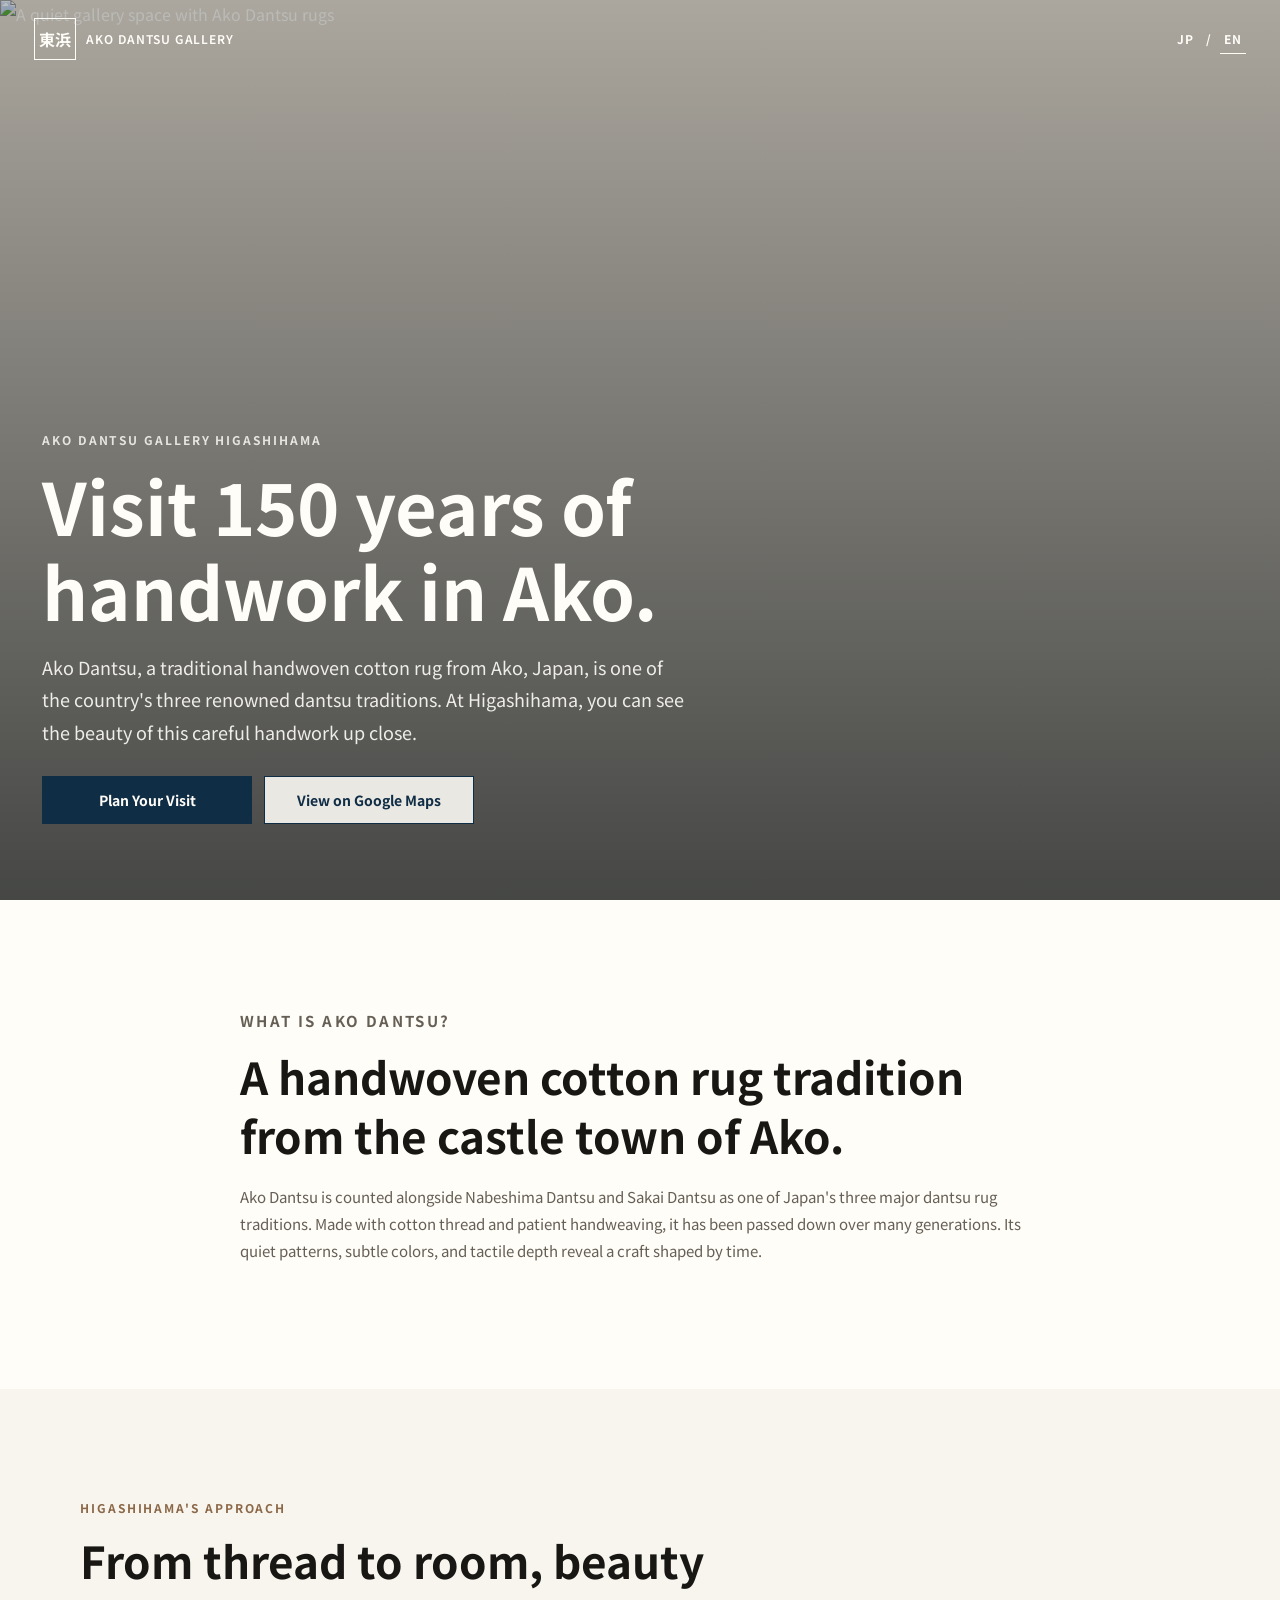
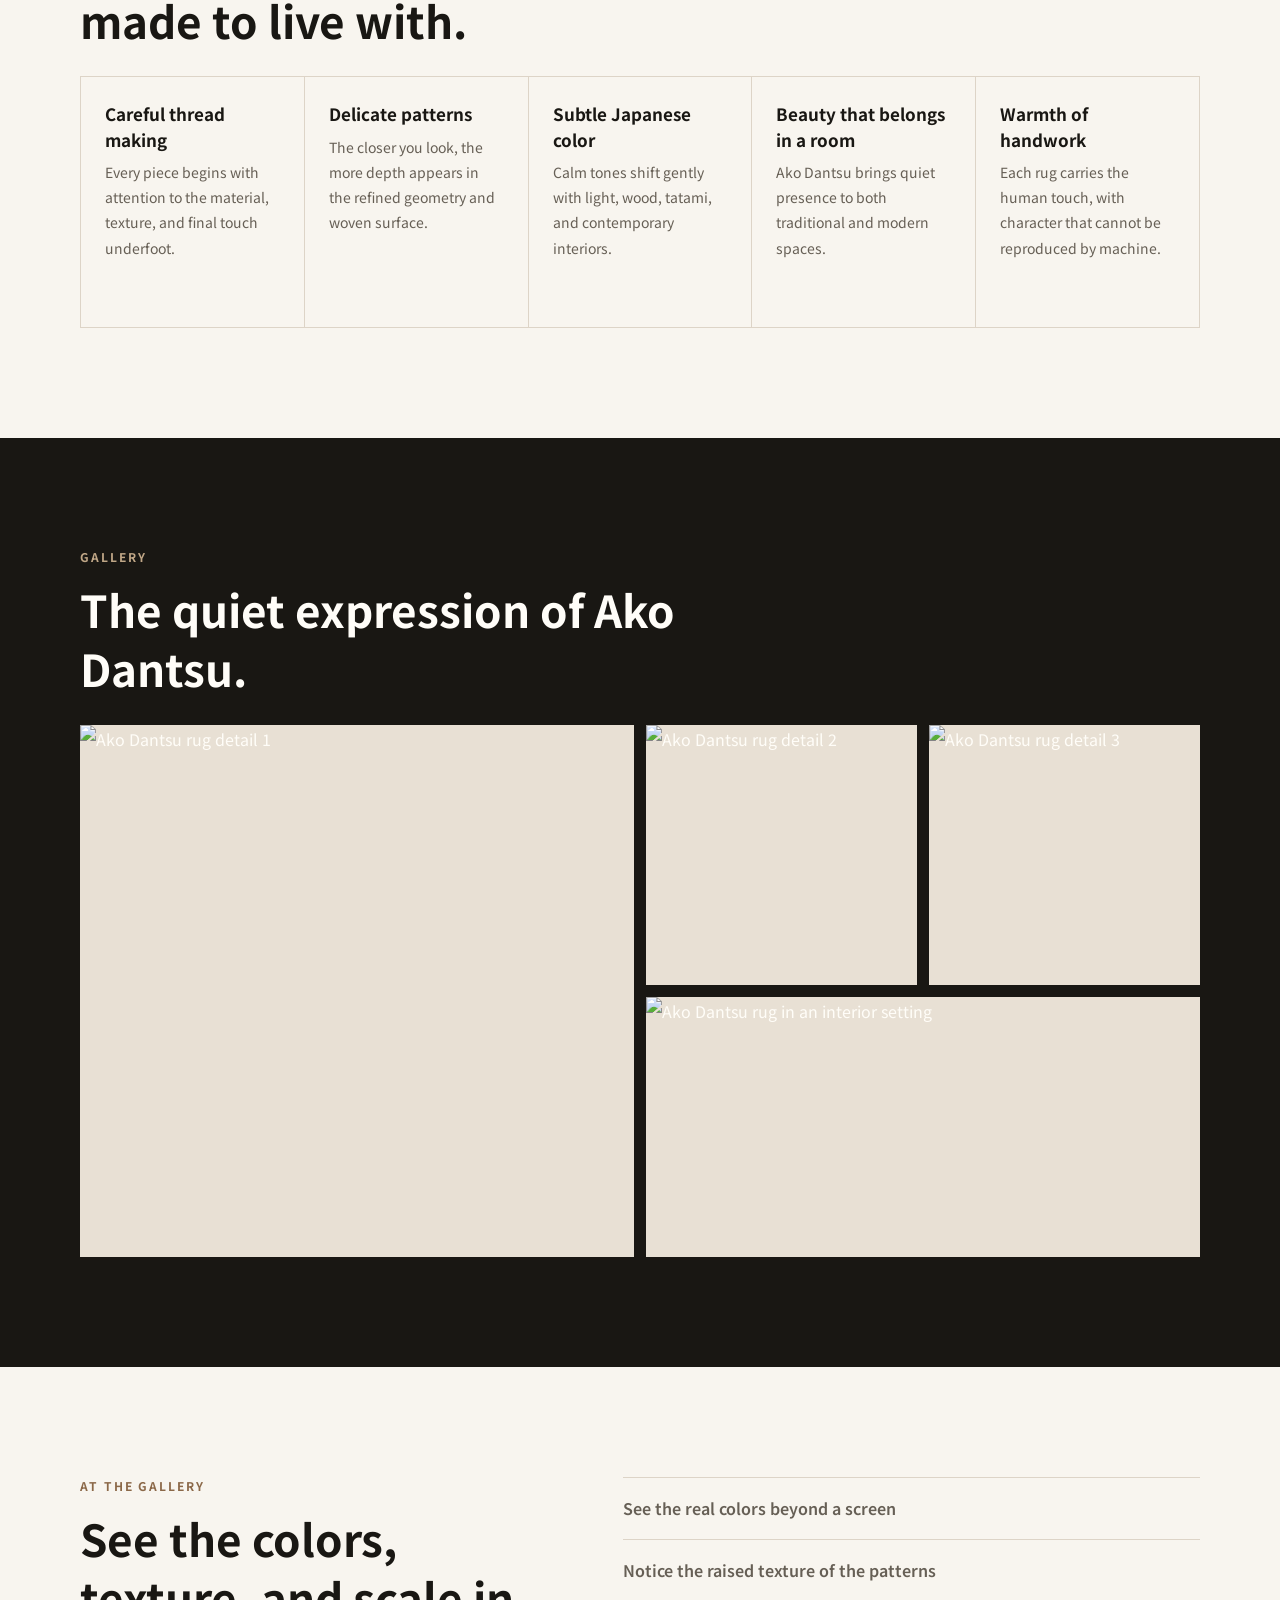
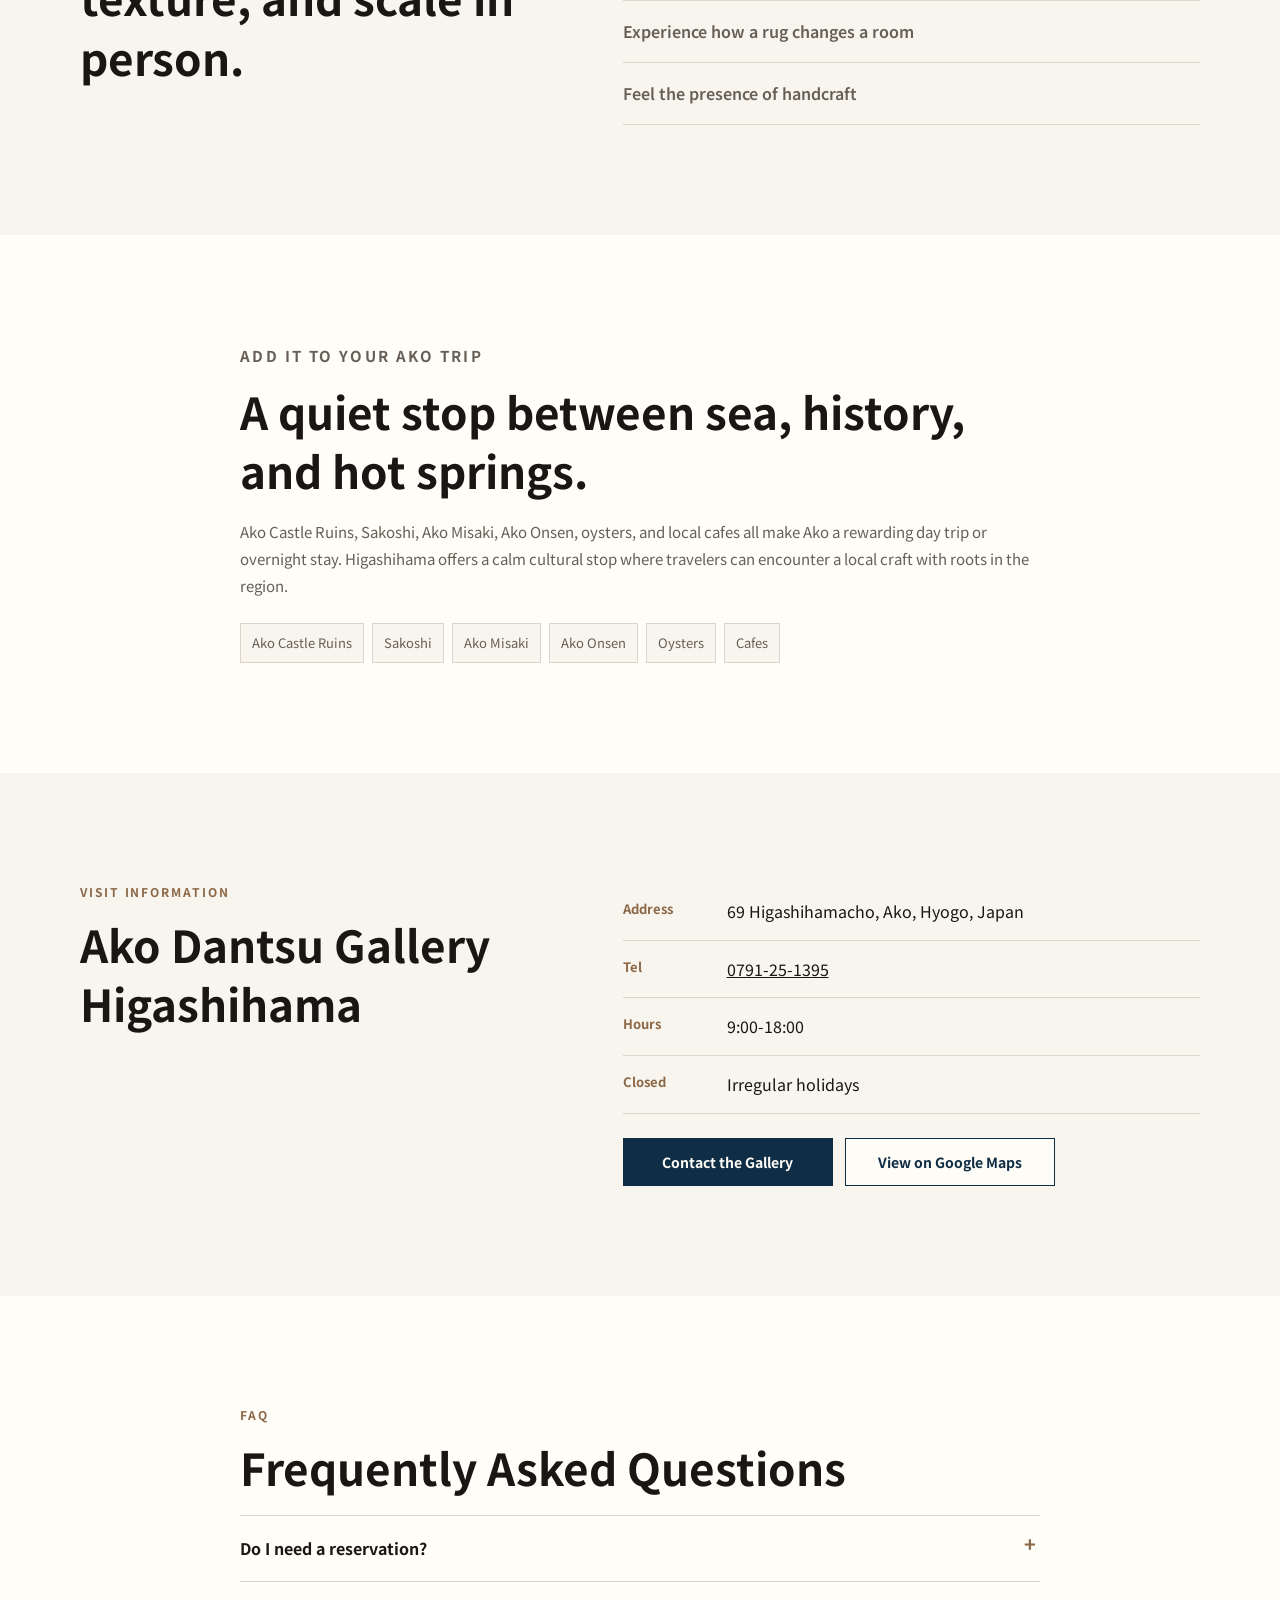
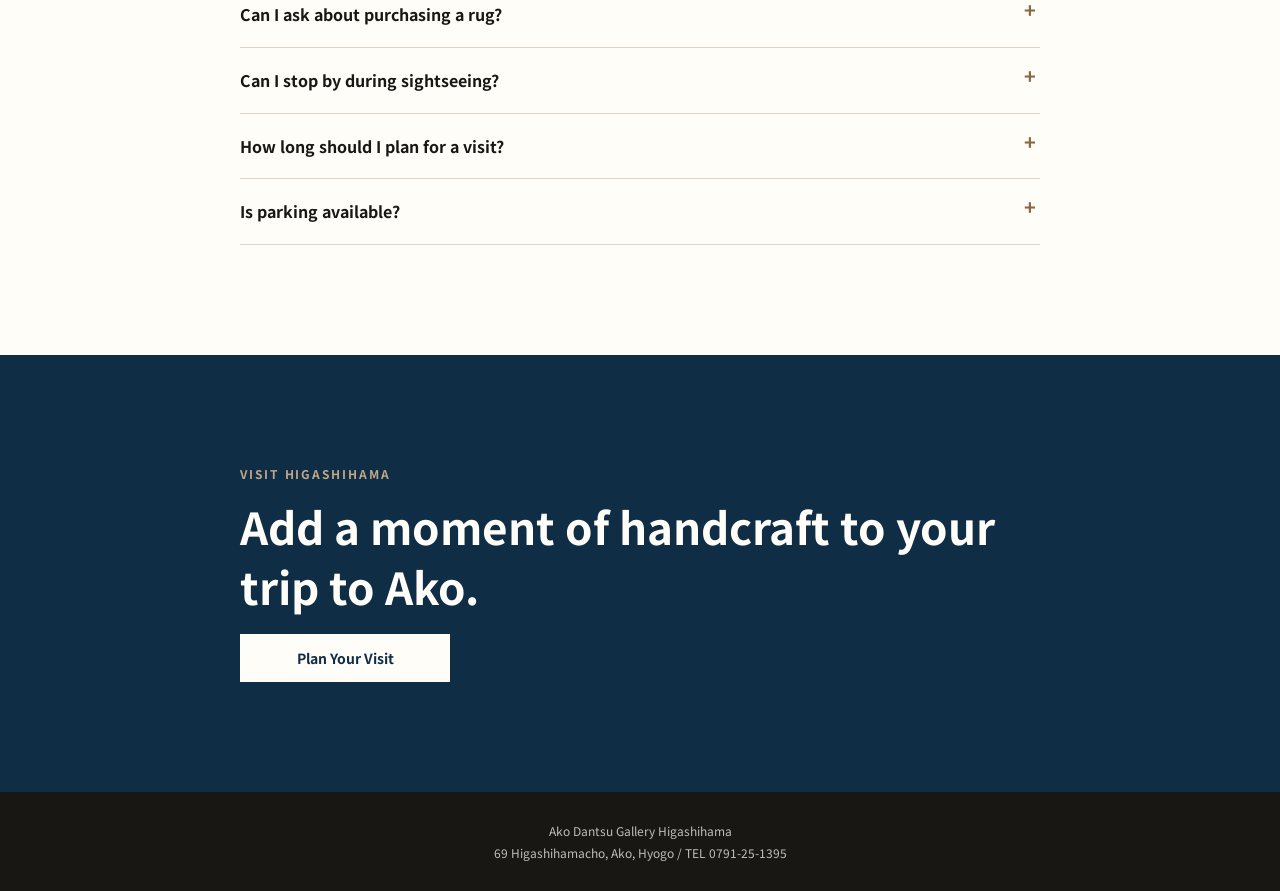
==== en/index.html @ 8ff4f8c3 "Initial Higashihama LP" ====
<!doctype html>
<html lang="en">
  <head>
    <meta charset="utf-8">
    <meta name="viewport" content="width=device-width, initial-scale=1">
    <title>Ako Dantsu Gallery Higashihama | 150 Years of Handwork in Ako</title>
    <meta name="description" content="Plan a visit to Ako Dantsu Gallery Higashihama and experience one of Japan's treasured handwoven cotton rug traditions during your trip to Ako.">
    <link rel="stylesheet" href="../styles.css">
    <!--
      CTA links:
      PLAN_VISIT_LINK: tel:0791251395
      MAP_LINK: https://www.google.com/maps/search/?api=1&query=69%20Higashihamacho%2C%20Ako%2C%20Hyogo%2C%20Japan
      CONTACT_LINK: tel:0791251395
    -->
  </head>
  <body>
    <header class="site-header" data-header>
      <a class="brand" href="#top" aria-label="Ako Dantsu Gallery Higashihama home">
        <span class="brand-mark">東浜</span>
        <span class="brand-text">Ako Dantsu Gallery</span>
      </a>
      <nav class="language-nav" aria-label="Language">
        <a href="../index.html">JP</a>
        <span aria-hidden="true">/</span>
        <a aria-current="page" href="index.html">EN</a>
      </nav>
    </header>

    <main id="top">
      <section class="hero">
        <picture class="hero-image">
          <img src="../assets/hero.jpg" alt="A quiet gallery space with Ako Dantsu rugs" width="1600" height="1100">
        </picture>
        <div class="hero-content">
          <p class="eyebrow">Ako Dantsu Gallery Higashihama</p>
          <h1>Visit 150 years of handwork in Ako.</h1>
          <p class="lead">Ako Dantsu, a traditional handwoven cotton rug from Ako, Japan, is one of the country's three renowned dantsu traditions. At Higashihama, you can see the beauty of this careful handwork up close.</p>
          <div class="cta-row">
            <a class="button primary" href="tel:0791251395">Plan Your Visit</a>
            <a class="button secondary" href="https://www.google.com/maps/search/?api=1&amp;query=69%20Higashihamacho%2C%20Ako%2C%20Hyogo%2C%20Japan">View on Google Maps</a>
          </div>
        </div>
      </section>

      <section class="section intro">
        <div class="section-inner narrow">
          <p class="section-kicker">What is Ako Dantsu?</p>
          <h2>A handwoven cotton rug tradition from the castle town of Ako.</h2>
          <p>Ako Dantsu is counted alongside Nabeshima Dantsu and Sakai Dantsu as one of Japan's three major dantsu rug traditions. Made with cotton thread and patient handweaving, it has been passed down over many generations. Its quiet patterns, subtle colors, and tactile depth reveal a craft shaped by time.</p>
        </div>
      </section>

      <section class="section craft">
        <div class="section-inner">
          <div class="section-heading">
            <p class="section-kicker">Higashihama's Approach</p>
            <h2>From thread to room, beauty made to live with.</h2>
          </div>
          <div class="feature-grid">
            <article>
              <h3>Careful thread making</h3>
              <p>Every piece begins with attention to the material, texture, and final touch underfoot.</p>
            </article>
            <article>
              <h3>Delicate patterns</h3>
              <p>The closer you look, the more depth appears in the refined geometry and woven surface.</p>
            </article>
            <article>
              <h3>Subtle Japanese color</h3>
              <p>Calm tones shift gently with light, wood, tatami, and contemporary interiors.</p>
            </article>
            <article>
              <h3>Beauty that belongs in a room</h3>
              <p>Ako Dantsu brings quiet presence to both traditional and modern spaces.</p>
            </article>
            <article>
              <h3>Warmth of handwork</h3>
              <p>Each rug carries the human touch, with character that cannot be reproduced by machine.</p>
            </article>
          </div>
        </div>
      </section>

      <section class="gallery-section" aria-labelledby="gallery-title">
        <div class="section-inner">
          <div class="section-heading">
            <p class="section-kicker">Gallery</p>
            <h2 id="gallery-title">The quiet expression of Ako Dantsu.</h2>
          </div>
          <div class="gallery-grid">
            <figure class="gallery-item large"><img src="../assets/gallery-01.jpg" alt="Ako Dantsu rug detail 1" width="1200" height="900"></figure>
            <figure class="gallery-item"><img src="../assets/gallery-02.jpg" alt="Ako Dantsu rug detail 2" width="900" height="1100"></figure>
            <figure class="gallery-item"><img src="../assets/gallery-03.jpg" alt="Ako Dantsu rug detail 3" width="900" height="1100"></figure>
            <figure class="gallery-item wide"><img src="../assets/gallery-04.jpg" alt="Ako Dantsu rug in an interior setting" width="1200" height="800"></figure>
          </div>
        </div>
      </section>

      <section class="section visit-experience">
        <div class="section-inner split">
          <div>
            <p class="section-kicker">At the Gallery</p>
            <h2>See the colors, texture, and scale in person.</h2>
          </div>
          <ul class="quiet-list">
            <li>See the real colors beyond a screen</li>
            <li>Notice the raised texture of the patterns</li>
            <li>Experience how a rug changes a room</li>
            <li>Feel the presence of handcraft</li>
          </ul>
        </div>
      </section>

      <section class="section travel">
        <div class="section-inner narrow">
          <p class="section-kicker">Add It to Your Ako Trip</p>
          <h2>A quiet stop between sea, history, and hot springs.</h2>
          <p>Ako Castle Ruins, Sakoshi, Ako Misaki, Ako Onsen, oysters, and local cafes all make Ako a rewarding day trip or overnight stay. Higashihama offers a calm cultural stop where travelers can encounter a local craft with roots in the region.</p>
          <div class="place-tags" aria-label="Nearby sights">
            <span>Ako Castle Ruins</span>
            <span>Sakoshi</span>
            <span>Ako Misaki</span>
            <span>Ako Onsen</span>
            <span>Oysters</span>
            <span>Cafes</span>
          </div>
        </div>
      </section>

      <section class="section info" id="visit">
        <div class="section-inner split">
          <div>
            <p class="section-kicker">Visit Information</p>
            <h2>Ako Dantsu Gallery Higashihama</h2>
          </div>
          <div class="info-panel">
            <dl>
              <div><dt>Address</dt><dd>69 Higashihamacho, Ako, Hyogo, Japan</dd></div>
              <div><dt>Tel</dt><dd><a href="tel:0791251395">0791-25-1395</a></dd></div>
              <div><dt>Hours</dt><dd>9:00-18:00</dd></div>
              <div><dt>Closed</dt><dd>Irregular holidays</dd></div>
            </dl>
            <div class="cta-row">
              <a class="button primary" href="tel:0791251395">Contact the Gallery</a>
              <a class="button secondary" href="https://www.google.com/maps/search/?api=1&amp;query=69%20Higashihamacho%2C%20Ako%2C%20Hyogo%2C%20Japan">View on Google Maps</a>
            </div>
          </div>
        </div>
      </section>

      <section class="section faq" aria-labelledby="faq-title">
        <div class="section-inner narrow">
          <p class="section-kicker">FAQ</p>
          <h2 id="faq-title">Frequently Asked Questions</h2>
          <div class="faq-list">
            <details>
              <summary>Do I need a reservation?</summary>
              <p>We recommend contacting the gallery in advance so you can enjoy your visit at a relaxed pace.</p>
            </details>
            <details>
              <summary>Can I ask about purchasing a rug?</summary>
              <p>Yes. The gallery can help you consider pieces, colors, and how they may suit your space.</p>
            </details>
            <details>
              <summary>Can I stop by during sightseeing?</summary>
              <p>Yes. Higashihama is a calm place to add to your Ako sightseeing route.</p>
            </details>
            <details>
              <summary>How long should I plan for a visit?</summary>
              <p>A short visit is possible, and you can also take more time if you would like to view the works closely.</p>
            </details>
            <details>
              <summary>Is parking available?</summary>
              <p>Please contact the gallery before your visit for current parking information.</p>
            </details>
          </div>
        </div>
      </section>

      <section class="final-cta">
        <div class="section-inner narrow">
          <p class="section-kicker">Visit Higashihama</p>
          <h2>Add a moment of handcraft to your trip to Ako.</h2>
          <a class="button primary" href="tel:0791251395">Plan Your Visit</a>
        </div>
      </section>
    </main>

    <footer class="site-footer">
      <p>Ako Dantsu Gallery Higashihama</p>
      <p>69 Higashihamacho, Ako, Hyogo / TEL 0791-25-1395</p>
    </footer>

    <script src="../app.js"></script>
  </body>
</html>
---- styles.css ----
@import url("https://fonts.googleapis.com/css2?family=Noto+Sans+JP:wght@400;500;600;700&display=swap");

:root {
  --paper: #f8f5ef;
  --white: #fffdf8;
  --ink: #191713;
  --muted: #665f55;
  --line: #ddd4c7;
  --indigo: #102d46;
  --indigo-soft: #1d405e;
  --wood: #8b6848;
  --shadow: 0 18px 45px rgba(25, 23, 19, 0.1);
}

* {
  box-sizing: border-box;
}

html {
  scroll-behavior: smooth;
}

body {
  margin: 0;
  background: var(--paper);
  color: var(--ink);
  font-family: "Noto Sans JP", system-ui, -apple-system, BlinkMacSystemFont, "Segoe UI", sans-serif;
  line-height: 1.8;
  letter-spacing: 0;
}

img {
  display: block;
  width: 100%;
  height: auto;
  background: #e8e0d4;
}

a {
  color: inherit;
}

.site-header {
  position: fixed;
  top: 0;
  left: 0;
  z-index: 10;
  display: flex;
  width: 100%;
  align-items: center;
  justify-content: space-between;
  gap: 20px;
  padding: 14px 18px;
  color: var(--white);
  transition: background 180ms ease, color 180ms ease, border-color 180ms ease;
}

.site-header.is-scrolled {
  border-bottom: 1px solid rgba(221, 212, 199, 0.75);
  background: rgba(248, 245, 239, 0.94);
  color: var(--ink);
  backdrop-filter: blur(14px);
}

.brand {
  display: inline-flex;
  align-items: center;
  gap: 10px;
  text-decoration: none;
}

.brand-mark {
  display: grid;
  width: 42px;
  height: 42px;
  place-items: center;
  border: 1px solid currentColor;
  font-weight: 700;
  line-height: 1;
}

.brand-text {
  font-size: 12px;
  font-weight: 600;
  letter-spacing: 0.08em;
  text-transform: uppercase;
}

.language-nav {
  display: flex;
  align-items: center;
  gap: 8px;
  font-size: 12px;
  font-weight: 700;
  letter-spacing: 0.08em;
}

.language-nav a {
  padding: 4px;
  text-decoration: none;
}

.language-nav a[aria-current="page"] {
  border-bottom: 1px solid currentColor;
}

.hero {
  position: relative;
  display: grid;
  min-height: 100svh;
  overflow: hidden;
  color: var(--white);
}

.hero-image {
  position: absolute;
  inset: 0;
}

.hero-image img {
  width: 100%;
  height: 100%;
  object-fit: cover;
}

.hero::after {
  position: absolute;
  inset: 0;
  content: "";
  background: linear-gradient(180deg, rgba(13, 18, 19, 0.28), rgba(13, 18, 19, 0.5) 48%, rgba(13, 18, 19, 0.74));
}

.hero-content {
  position: relative;
  z-index: 1;
  align-self: end;
  width: min(100%, 860px);
  padding: 128px 20px 58px;
}

.eyebrow,
.section-kicker {
  margin: 0 0 14px;
  color: var(--wood);
  font-size: 12px;
  font-weight: 700;
  letter-spacing: 0.16em;
  line-height: 1.5;
  text-transform: uppercase;
}

.hero .eyebrow {
  color: rgba(255, 253, 248, 0.82);
}

h1,
h2,
h3,
p {
  margin-top: 0;
}

h1 {
  max-width: 760px;
  margin-bottom: 18px;
  font-size: clamp(34px, 11vw, 72px);
  font-weight: 700;
  line-height: 1.18;
}

h2 {
  margin-bottom: 18px;
  font-size: clamp(26px, 7vw, 44px);
  font-weight: 700;
  line-height: 1.35;
}

h3 {
  margin-bottom: 8px;
  font-size: 17px;
  line-height: 1.5;
}

.lead {
  max-width: 650px;
  margin-bottom: 28px;
  color: rgba(255, 253, 248, 0.9);
  font-size: 16px;
}

.cta-row {
  display: flex;
  flex-wrap: wrap;
  gap: 12px;
}

.button {
  display: inline-flex;
  min-height: 48px;
  align-items: center;
  justify-content: center;
  padding: 12px 18px;
  border: 1px solid var(--indigo);
  font-size: 14px;
  font-weight: 700;
  line-height: 1.3;
  text-align: center;
  text-decoration: none;
}

.button.primary {
  background: var(--indigo);
  color: var(--white);
}

.button.secondary {
  background: rgba(255, 253, 248, 0.88);
  color: var(--indigo);
}

.section,
.gallery-section,
.final-cta {
  padding: 76px 0;
}

.section-inner {
  width: min(100% - 40px, 1120px);
  margin: 0 auto;
}

.section-inner.narrow {
  width: min(100% - 40px, 800px);
}

.intro {
  background: var(--white);
}

.intro p,
.travel p {
  color: var(--muted);
  font-size: 15px;
}

.section-heading {
  max-width: 720px;
  margin-bottom: 26px;
}

.feature-grid {
  display: grid;
  gap: 1px;
  border: 1px solid var(--line);
  background: var(--line);
}

.feature-grid article {
  min-height: 170px;
  padding: 24px;
  background: var(--paper);
}

.feature-grid p {
  margin-bottom: 0;
  color: var(--muted);
  font-size: 14px;
}

.gallery-section {
  background: var(--ink);
  color: var(--white);
}

.gallery-section .section-kicker {
  color: #c0a787;
}

.gallery-grid {
  display: grid;
  gap: 12px;
}

.gallery-item {
  margin: 0;
  overflow: hidden;
  background: #26231f;
}

.gallery-item img {
  height: 100%;
  min-height: 300px;
  object-fit: cover;
}

.split {
  display: grid;
  gap: 30px;
}

.quiet-list {
  display: grid;
  gap: 0;
  margin: 0;
  padding: 0;
  list-style: none;
  border-top: 1px solid var(--line);
}

.quiet-list li {
  padding: 16px 0;
  border-bottom: 1px solid var(--line);
  color: var(--muted);
  font-weight: 600;
}

.travel {
  background: var(--white);
}

.place-tags {
  display: flex;
  flex-wrap: wrap;
  gap: 8px;
  margin-top: 24px;
}

.place-tags span {
  border: 1px solid var(--line);
  padding: 7px 11px;
  background: var(--paper);
  color: var(--muted);
  font-size: 13px;
}

.info-panel {
  padding: 26px 0 0;
  border-top: 1px solid var(--line);
}

dl {
  display: grid;
  gap: 0;
  margin: 0 0 24px;
}

dl div {
  display: grid;
  grid-template-columns: 92px 1fr;
  gap: 12px;
  padding: 14px 0;
  border-bottom: 1px solid var(--line);
}

dt {
  color: var(--wood);
  font-size: 13px;
  font-weight: 700;
}

dd {
  margin: 0;
  color: var(--ink);
}

.faq {
  background: var(--white);
}

.faq-list {
  border-top: 1px solid var(--line);
}

details {
  border-bottom: 1px solid var(--line);
}

summary {
  position: relative;
  cursor: pointer;
  padding: 18px 34px 18px 0;
  font-weight: 700;
  list-style: none;
}

summary::-webkit-details-marker {
  display: none;
}

summary::after {
  position: absolute;
  top: 18px;
  right: 4px;
  content: "+";
  color: var(--wood);
  font-size: 20px;
  line-height: 1;
}

details[open] summary::after {
  content: "-";
}

details p {
  margin-bottom: 20px;
  color: var(--muted);
  font-size: 14px;
}

.final-cta {
  background: var(--indigo);
  color: var(--white);
  text-align: left;
}

.final-cta .section-kicker {
  color: #c0a787;
}

.final-cta .button.primary {
  border-color: var(--white);
  background: var(--white);
  color: var(--indigo);
}

.site-footer {
  padding: 28px 20px;
  background: var(--ink);
  color: rgba(255, 253, 248, 0.72);
  font-size: 12px;
  text-align: center;
}

.site-footer p {
  margin: 0;
}

@media (min-width: 720px) {
  .site-header {
    padding: 18px 34px;
  }

  .hero-content {
    padding: 150px 42px 76px;
  }

  .lead {
    font-size: 18px;
  }

  .button {
    min-width: 210px;
  }

  .section,
  .gallery-section,
  .final-cta {
    padding: 110px 0;
  }

  .feature-grid {
    grid-template-columns: repeat(5, 1fr);
  }

  .feature-grid article {
    min-height: 250px;
  }

  .gallery-grid {
    grid-template-columns: repeat(4, 1fr);
    grid-auto-rows: 260px;
  }

  .gallery-item.large {
    grid-column: span 2;
    grid-row: span 2;
  }

  .gallery-item.wide {
    grid-column: span 2;
  }

  .gallery-item img {
    min-height: 0;
  }

  .split {
    grid-template-columns: minmax(0, 0.9fr) minmax(0, 1.1fr);
    align-items: start;
    gap: 70px;
  }

  .info-panel {
    padding-top: 0;
    border-top: 0;
  }
}

@media (max-width: 420px) {
  .brand-text {
    max-width: 112px;
    line-height: 1.4;
  }

  .cta-row {
    display: grid;
  }

  .button {
    width: 100%;
  }

  dl div {
    grid-template-columns: 76px 1fr;
  }
}
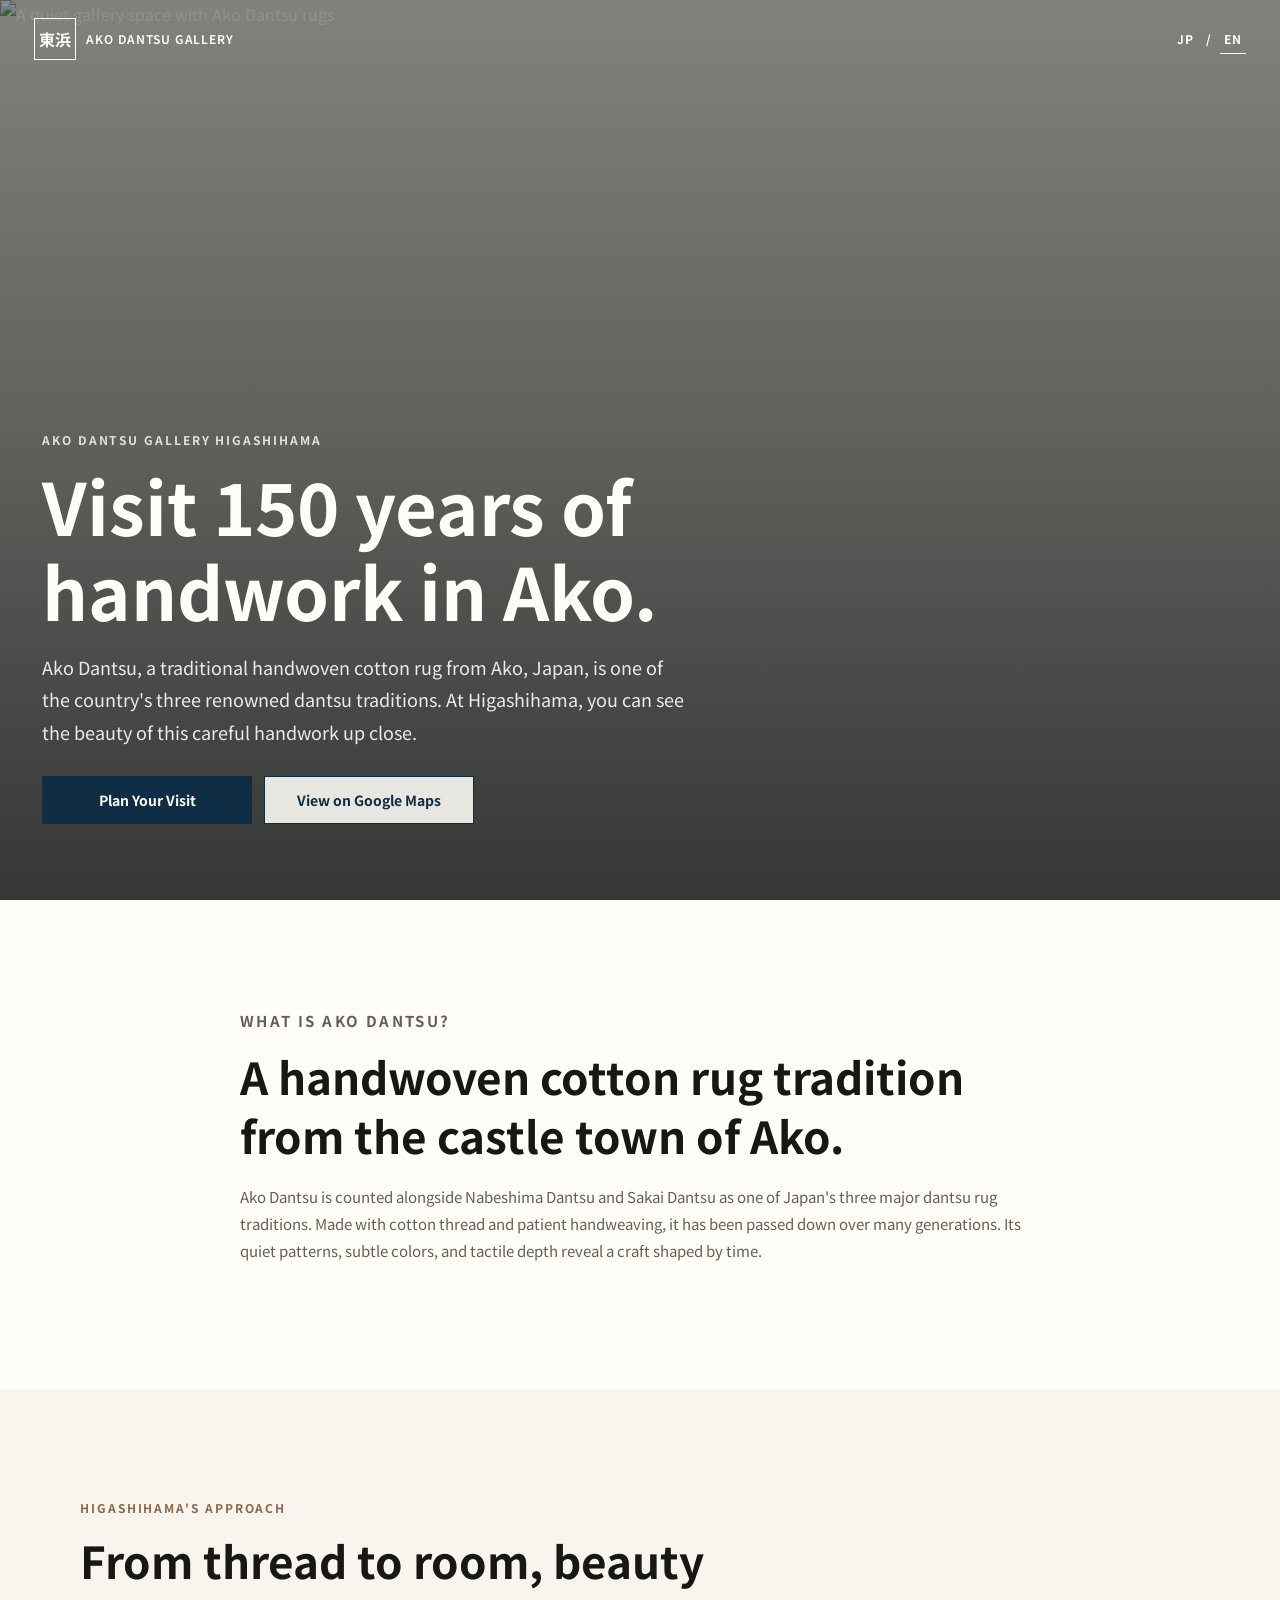
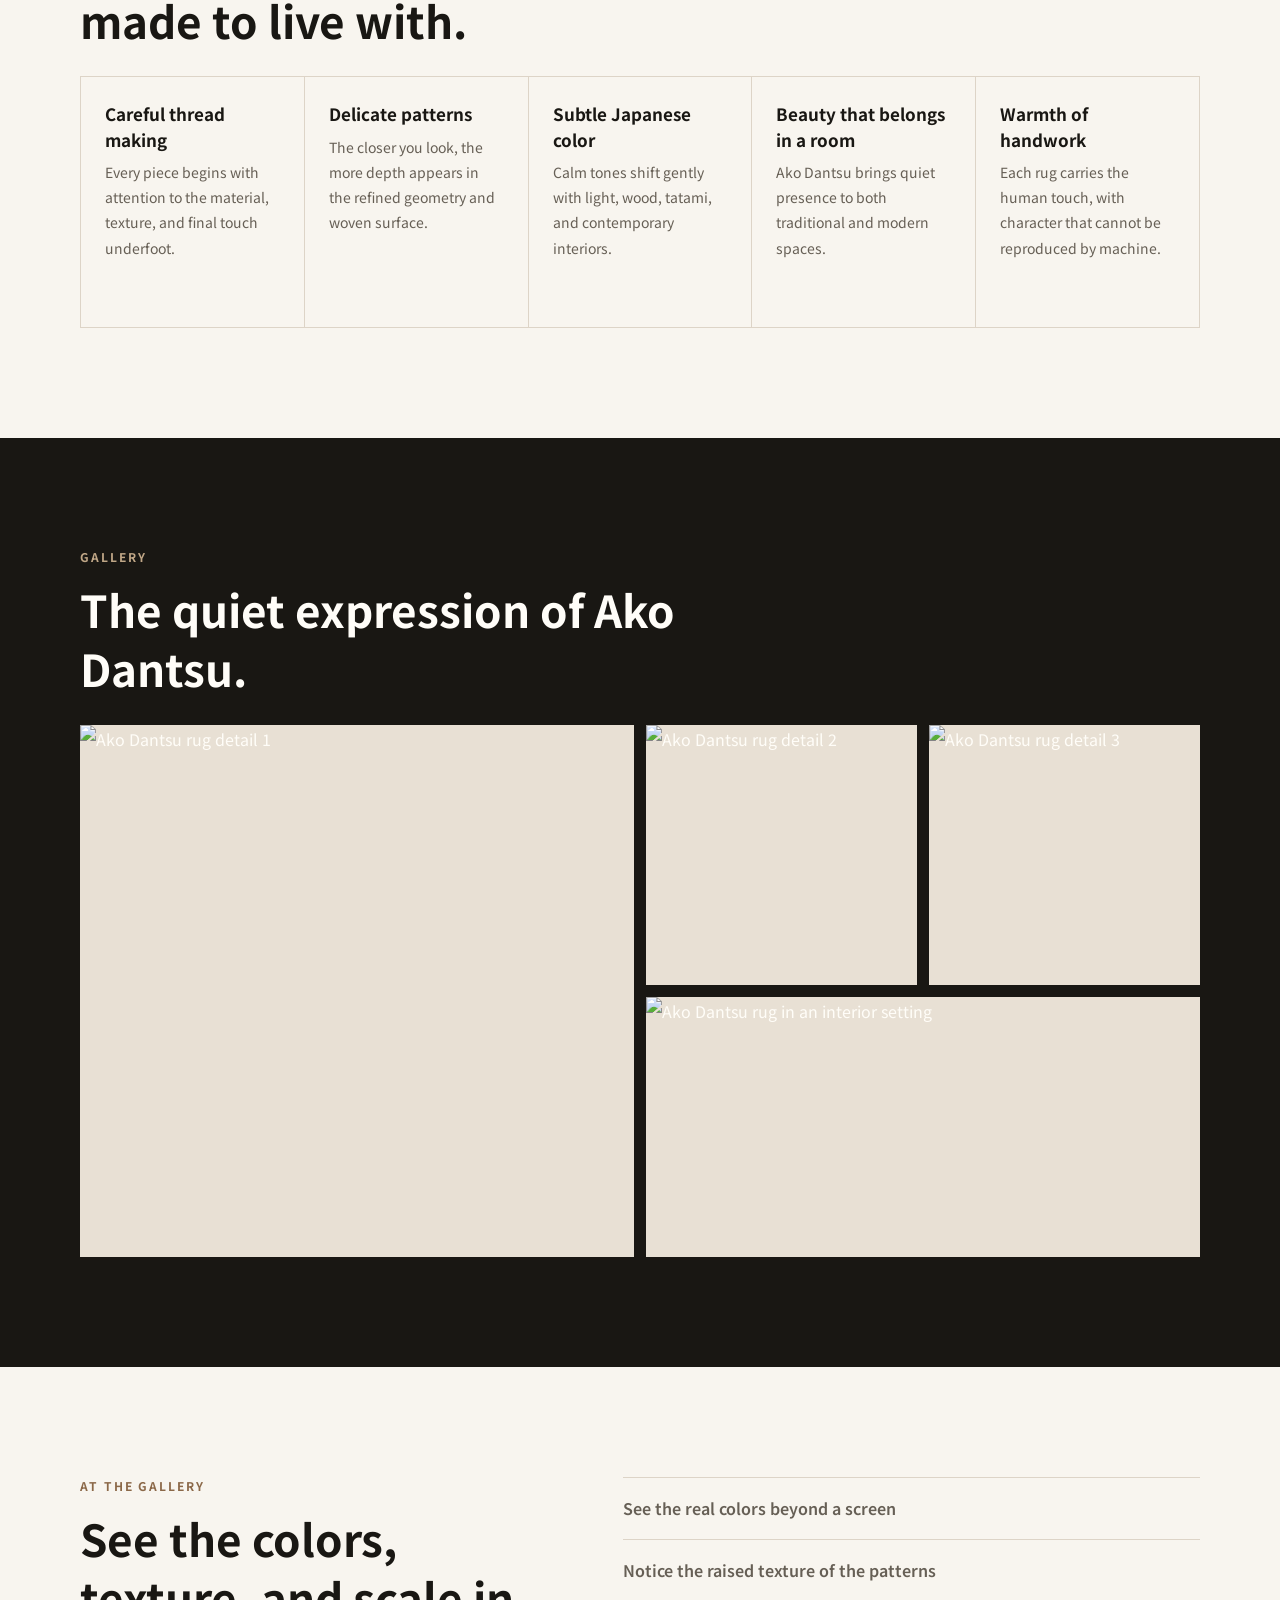
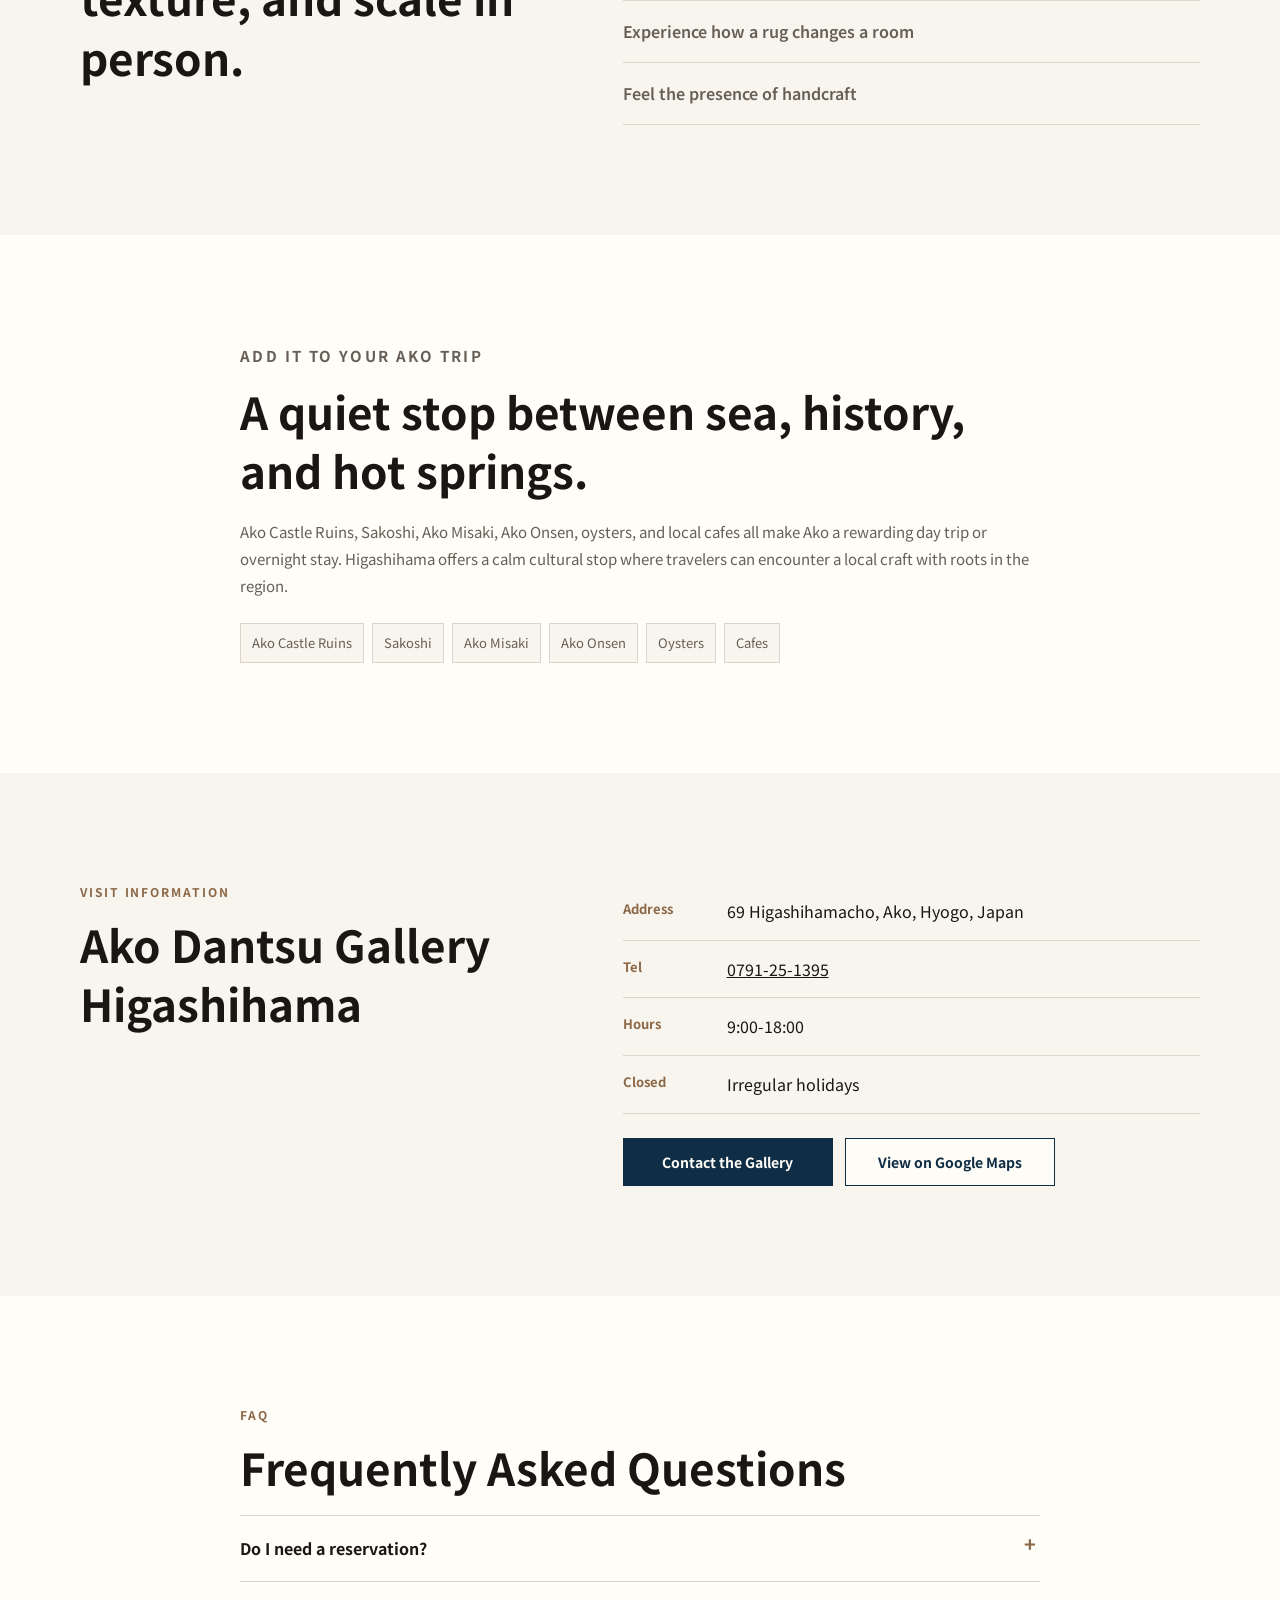
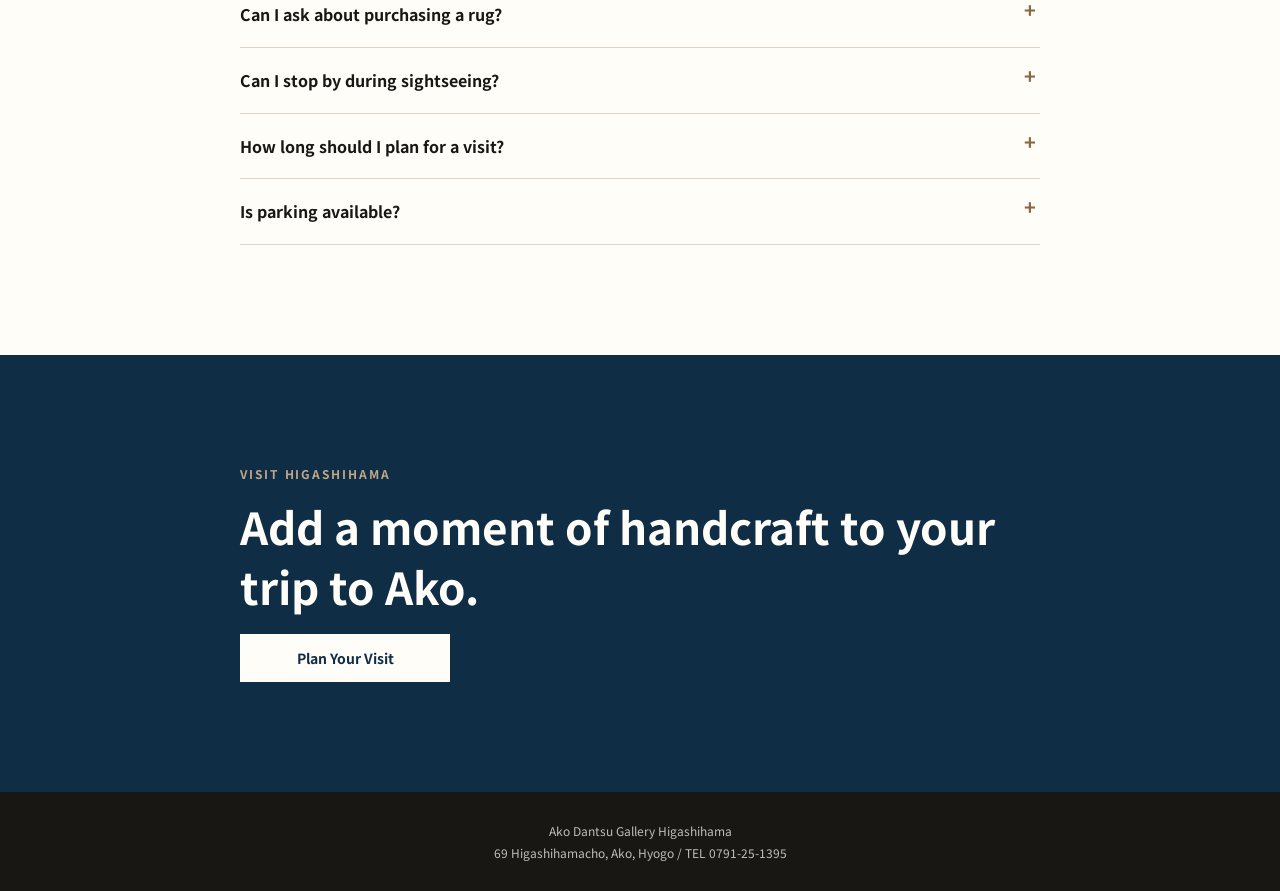
==== commit 09e972dc: "Add hero YouTube background loop" ====
--- a/en/index.html
+++ b/en/index.html
@@ -31,6 +31,18 @@
         <picture class="hero-image">
           <img src="../assets/hero.jpg" alt="A quiet gallery space with Ako Dantsu rugs" width="1600" height="1100">
         </picture>
+        <div class="hero-video" aria-hidden="true">
+          <iframe
+            class="hero-video-frame"
+            data-hero-video
+            data-video-start="53"
+            data-video-end="63"
+            src="https://www.youtube.com/embed/Z_uLxVL6yL8?autoplay=1&amp;mute=1&amp;controls=0&amp;playsinline=1&amp;loop=1&amp;playlist=Z_uLxVL6yL8&amp;start=53&amp;end=63&amp;rel=0&amp;enablejsapi=1"
+            title="Ako Dantsu Gallery Higashihama background video"
+            allow="autoplay; encrypted-media; picture-in-picture"
+            tabindex="-1"
+          ></iframe>
+        </div>
         <div class="hero-content">
           <p class="eyebrow">Ako Dantsu Gallery Higashihama</p>
           <h1>Visit 150 years of handwork in Ako.</h1>
--- a/styles.css
+++ b/styles.css
@@ -109,12 +109,18 @@
   display: grid;
   min-height: 100svh;
   overflow: hidden;
+  background: #14120f url("assets/hero.jpg") center / cover no-repeat;
   color: var(--white);
 }
 
-.hero-image {
+.hero-image,
+.hero-video {
   position: absolute;
   inset: 0;
+}
+
+.hero-image {
+  z-index: 0;
 }
 
 .hero-image img {
@@ -123,16 +129,35 @@
   object-fit: cover;
 }
 
+.hero-video {
+  z-index: 1;
+  overflow: hidden;
+  pointer-events: none;
+}
+
+.hero-video-frame {
+  position: absolute;
+  top: 50%;
+  left: 50%;
+  width: 100vw;
+  height: 56.25vw;
+  min-width: 177.78svh;
+  min-height: 100svh;
+  border: 0;
+  transform: translate(-50%, -50%);
+}
+
 .hero::after {
   position: absolute;
   inset: 0;
+  z-index: 2;
   content: "";
-  background: linear-gradient(180deg, rgba(13, 18, 19, 0.28), rgba(13, 18, 19, 0.5) 48%, rgba(13, 18, 19, 0.74));
+  background: linear-gradient(180deg, rgba(13, 18, 19, 0.46), rgba(13, 18, 19, 0.62) 48%, rgba(13, 18, 19, 0.82));
 }
 
 .hero-content {
   position: relative;
-  z-index: 1;
+  z-index: 3;
   align-self: end;
   width: min(100%, 860px);
   padding: 128px 20px 58px;
